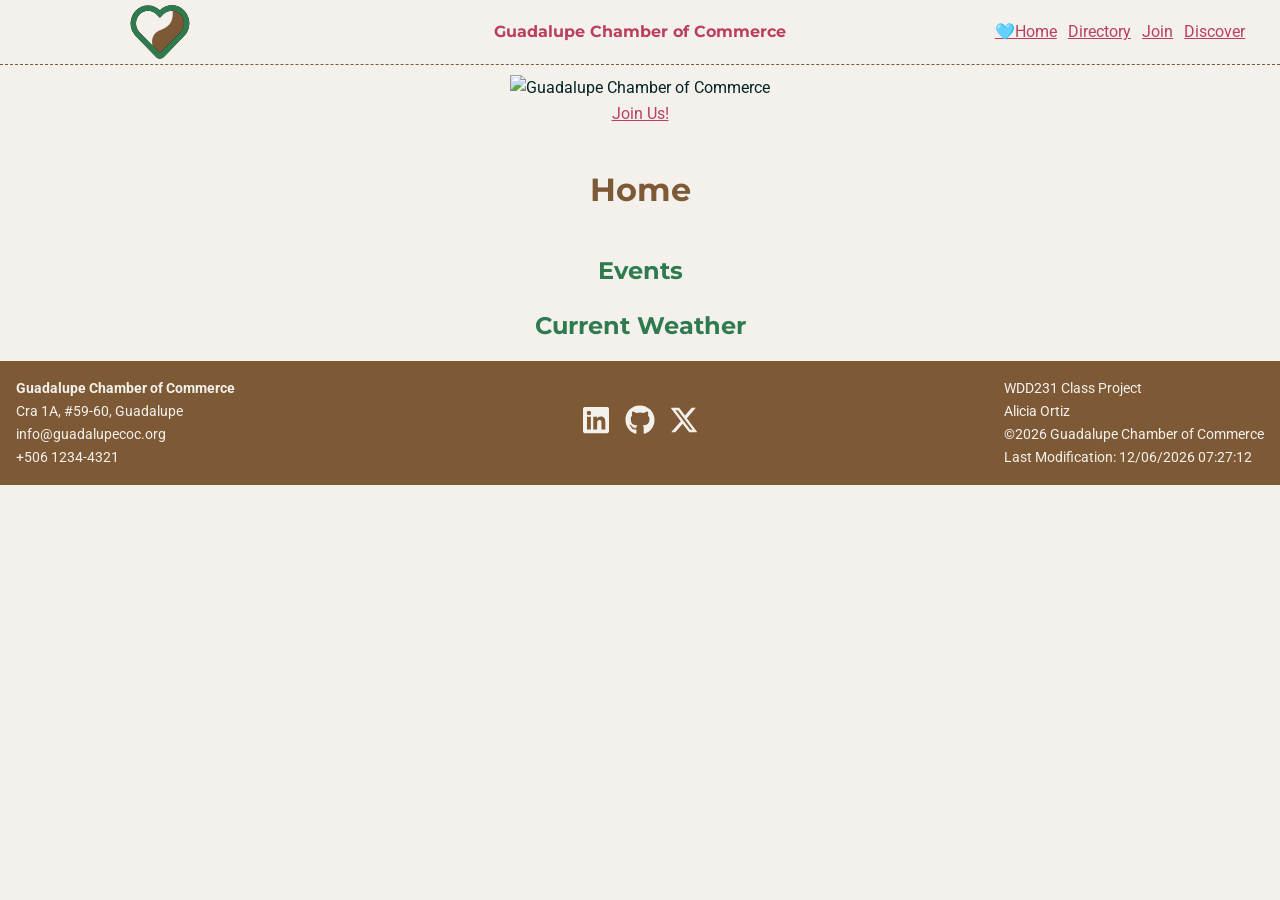
==== chamber/index.html @ 88209a84 "first steps" ====
<!DOCTYPE html>
<html lang="en">

<head>
    <meta charset="UTF-8">
    <meta name="author" content="Alicia Ortiz">
    <meta name="description"
        content="Community hub supporting women-owned businesses in Guadalupe, Costa Rica. Hosts networking opportunities, and encourages local shopping.">
    <meta name="viewport" content="width=device-width, initial-scale=1.0">
    <title>Home Page Guadalupe Chamber of Commerce</title>


    <meta property="og:title" content="Guadalupe Chamber of Chamber">
    <meta property="og:description"
        content="Community hub supporting women-owned businesses in Guadalupe. Hosts networking opportunities, and encourages local shopping.">
    <meta property="og:image" content="	https://aliciaortiza.github.io/wdd231/images/facebook-image.jpg">
    <meta property="og:url" content="https://aliciaortiza.github.io/wdd231/chamber/index.html">
    <meta property="og:type" content="website">
    <meta property="og:site_name" content="Guadalupe Chamber of Commerce">

    <link rel="stylesheet" href="styles/normalize.css">
    <link rel="stylesheet" href="styles/small.css">
    <link rel="stylesheet" href="styles/large.css">

    <script src="scripts/chamber.js" defer></script>

    <link rel="preconnect" href="https://fonts.googleapis.com">
    <link rel="preconnect" href="https://fonts.gstatic.com" crossorigin>
    <link
        href="https://fonts.googleapis.com/css2?family=Montserrat:ital,wght@0,100..900;1,100..900&family=Playfair:ital,opsz,wght@0,5..1200,300..900;1,5..1200,300..900&family=Roboto:ital,wght@0,100..900;1,100..900&display=swap"
        rel="stylesheet">

    <link rel="icon" href="images/favicon.ico">

</head>

<body>
    <header>
        <svg class="header-logo" viewBox="0 0 24 24" xmlns="http://www.w3.org/2000/svg"
            xmlns:xlink="http://www.w3.org/1999/xlink" fill="#000000">
            <g id="SVGRepo_bgCarrier" stroke-width="0"></g>
            <g id="SVGRepo_tracerCarrier" stroke-linecap="round" stroke-linejoin="round"></g>
            <g id="SVGRepo_iconCarrier">
                <defs>
                    <path id="heart-a"
                        d="M7.64648437,1.19311523 C8.33056641,5.30135091 6.96142578,7.94555664 3.5390625,9.12573242 C0.116699219,10.3059082 -0.801757813,12.9492188 0.783691406,17.0556641 L3,19.2653809 L12.5229492,9.54785156 C13.5050456,6.41617839 12.8082682,3.82950846 10.4326172,1.7878418 C8.8577474,0.574951172 7.92903646,0.376708984 7.64648437,1.19311523 Z">
                    </path>
                    <path id="heart-c"
                        d="M18.6707335,10.0469949 C20.4444204,8.20475335 20.4428931,5.22154308 18.6673208,3.38125356 C16.8917484,1.54096405 14.0134482,1.53938105 12.2359925,3.37771648 L10.9702069,4.68963823 L9.74663024,3.42106257 C7.97421677,1.58443498 5.10087015,1.58474944 3.32883095,3.42176494 C1.55679174,5.25878043 1.55709514,8.23685657 3.32950861,10.0734842 L10.9750473,18 L18.6707335,10.0469949 Z M9.53555048,19.3884699 L1.89036034,11.4623154 C-0.629744037,8.85090825 -0.630172509,4.64518565 1.88938959,2.03323745 C4.37655172,-0.545122756 8.39543397,-0.61732966 10.9687169,1.81730162 C13.5445576,-0.66312694 17.60123,-0.604129239 20.1066156,1.99257419 C22.6292352,4.60713978 22.6313904,8.81686087 20.1115002,11.434147 L12.4427074,19.3824584 C12.1544685,19.6812032 11.7964701,19.8704534 11.4198481,19.9502088 C10.7609371,20.0997637 10.0408904,19.9123813 9.53555048,19.3884699 Z">
                    </path>
                </defs>
                <g fill="none" fill-rule="evenodd" transform="translate(1 2)">
                    <g transform="translate(8)">
                        <mask id="heart-b" fill="#ffffff">
                            <use xlink:href="#heart-a"></use>
                        </mask>
                        <use fill="#D8D8D8" xlink:href="#heart-a"></use>
                        <g fill="#7d5936" mask="url(#heart-b)">
                            <rect width="24" height="24" transform="translate(-9 -2)"></rect>
                        </g>
                    </g>
                    <mask id="heart-d" fill="#ffffff">
                        <use xlink:href="#heart-c"></use>
                    </mask>
                    <use fill="#000000" fill-rule="nonzero" xlink:href="#heart-c"></use>
                    <g fill="#2f7b4f" mask="url(#heart-d)">
                        <rect width="24" height="24" transform="translate(-1 -2)"></rect>
                    </g>
                </g>
            </g>
        </svg>

        <h2 class="header-title">Guadalupe Chamber of Commerce</h2>

        <div class="header-nav">
            <nav id="nav-bar" class="header-nav">
                <button id="menu-toggle" class="hamburger" aria-label="Toggle menu"></button>

                <ul>
                    <li><a href="index.html">🩵Home</a></li>
                    <li><a href="directory.html">Directory</a></li>
                    <li><a href="join.html">Join</a></li>
                    <li><a href="discover.html">Discover</a></li>
                </ul>
            </nav>
        </div>


    </header>


    <main>
        <section class="hero-container">
            <div class="hero-image">
                <img src="images/hero" alt="Guadalupe Chamber of Commerce">
            </div>
            <div class="hero-call-action">
                <a href="join.html">Join Us!</a>
            </div>
        </section>

        <h1>Home</h1>

        <section class="events-container">
            <h2>Events</h2>

        </section>

        <section class="weather-section">
            <h2>Current Weather</h2>

        </section>

        <section class="companies-section">
            <h2></h2>

        </section>

    </main>


    <footer>

        <div class="footer-contact">
            <p class="title-footer">Guadalupe Chamber of Commerce</p>
            <p>Cra 1A, #59-60, Guadalupe</p>
            <p>info@guadalupecoc.org</p>
            <p>+506 1234-4321 </p>
        </div>

        <div class="footer-logos">
            <a href="https://linkedin.com" target="_blank" rel="noopener noreferrer">
                <img class="logo-linkedin" src="images/linkedin.svg" alt="LinkedIn"> </a>
            <a href="https://github.com" target="_blank" rel="noopener noreferrer">
                <img class="logo-github" src="images/github.svg" alt="GitHub">
            </a>
            <a href="https://x.com" target="_blank" rel="noopener noreferrer">
                <img class="logo-twitter" src="images/twitter.svg" alt="X">
            </a>
        </div>

        <div class="footer-content">
            <p>WDD231 Class Project</p>
            <p>Alicia Ortiz</p>
            <p>&copy;<span id="currentyear"></span> Guadalupe Chamber of Commerce</p>
            <p id="lastModified"></p>
        </div>
    </footer>
</body>

</html>
---- chamber/styles/small.css ----
/*-------GENERAL STYLE-------*/
:root {
    --color-primary: #7d5936;
    --color-secondary: #2f7b4f;
    --color-accent: #bb3e5c;
    --color-background: #F4F1EC;
    --color-special-background: #fffdf9;
    --color-text: #042524;

    --font-heading: 'Montserrat', sans-serif;
    --font-body: 'Roboto', sans-serif;
    --font-special: 'Playfair Display', serif;
}

body {
    margin: 0;
    padding: 0;
    background-color: var(--color-background);
    color: var(--color-text);
    font-family: var(--font-body);
    line-height: 1.6;
    text-align: center;
}

* {
    margin: 0;
    padding: 0;
    border: 0;
}

h1 {
    color: var(--color-primary);
}

h1,
h2 {
    font-family: var(--font-heading);
    text-align: center;
}

h2 {
    color: var(--color-secondary);
}

a {
    color: var(--color-accent);
}

main {
    display: grid;
    grid-template-columns: 1fr;
    gap: 1rem;
    margin: 0 5%;
    color: var(--color-text);
    grid-template-areas: "title" "about" "photo" "courses";
}

/*--------HEADER--------*/

header {
    display: grid;
    grid-template-columns: 1fr 2fr 1fr;
    align-items: center;
    text-align: center;
    justify-items: center;
    margin-bottom: 10px;
    border-bottom: 1px dashed var(--color-primary);

}

.header-title {
    color: #bb3e5c;
    font-size: 1rem;
}

.hamburger::before {
    content: "\2630";
    /* ☰ */
}

.hamburger.show::before {
    content: "\00D7";
    /* × */
}

.header-nav ul {
    display: none;
    flex-direction: column;
    gap: 1rem;
    list-style: none;
    padding: 0;

}

.header-nav.show ul {
    display: flex;
}

.header-logo {
    width: 20%;
}

/*--------HERO----------*/
.hero-title {
    grid-area: title;
    text-align: center;
    color: var(--color-primary);
}

/*-----MEMBERS DIRECTORY-----*/

.view-toggle button {
    background-color: var(--color-accent);
    color: var(--color-background);
    border: none;
    padding: 0.6rem 1.2rem;
    margin: 0.3rem;
    border-radius: 8px;
    font-size: 1rem;
    cursor: pointer;
    transition: all 0.3s ease;
}

.view-toggle button:hover {
    background-color: var(--color-accent-dark);
    transform: scale(1.05);
}

.view-toggle button.active {
    background-color: var(--color-special-background);
    color: var(--color-accent);
    border: 2px solid var(--color-accent);
}

#membersContainer.grid-view {
    display: grid;
    grid-template-columns: repeat(auto-fit, minmax(250px, 1fr));
    gap: 1rem;
}

#membersContainer.list-view {
    display: block;
}

.list-view .member-card img {
    display: none;
}

.member-card {
    border: 1px solid var(--color-accent);
    border-radius: 15px;
    padding: 1rem;
    background: var(--color-special-background);
    color: var(--color-text);
}

.member-card img {
    max-width: 90%;
    height: auto;
}

/*------FOOTER-----*/

footer {
    background-color: var(--color-primary);
    color: var(--color-background);
    padding: 1rem;
    font-size: 0.9rem;
}

.footer-contact{
    justify-items: left;
}

.title-footer {
    font-weight: bold;
}

.footer-content {
    display: grid;
    grid-template-columns: 2fr;
    justify-items: left;
}

.footer-content p {
    margin: 0;
    text-align: center;
}

.footer-logos {
    display: flex;
    justify-content:center;
    gap: 1rem;
    margin: 0.5rem;
}

.footer-logos img {
    height: 30px;
    width: auto;
    transition: transform 0.3s ease;
}

.footer-logos img:hover {
    transform: scale(1.1);
}
---- chamber/styles/large.css ----
@media (min-width: 768px) {
    #menu-toggle {
        display: none;
    }

    .header-nav ul {
        display: flex;
        flex-direction: row;
        gap: 0.7rem;
    }

    /* FOOTER */

    footer {
        display: grid;
        grid-template-columns: 1fr 1fr 1fr;
        align-items: center;
        text-align: left;
    }

    .footer-contact {
        grid-column: 1;
        justify-self: start;
    }

    .footer-logos {
        grid-column: 2;
        justify-self: center;
    }

    .footer-content {
        grid-column: 3;
        justify-self: end;
        text-align: right;
    }
}
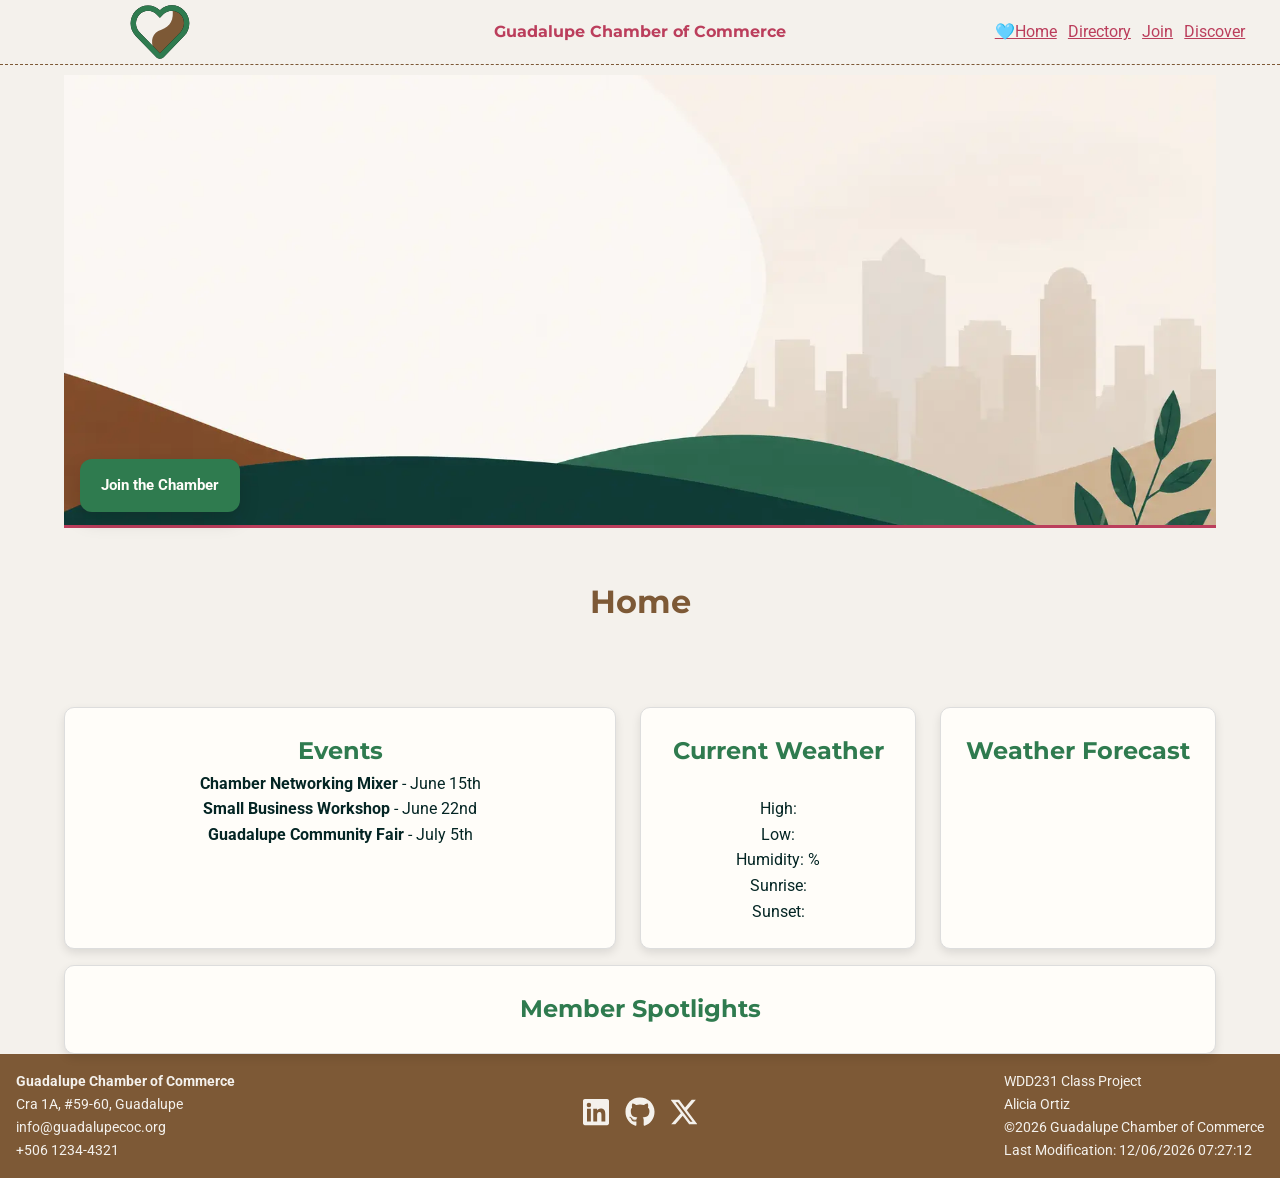
==== commit 2d64851e: "HELPPP" ====
--- a/chamber/index.html
+++ b/chamber/index.html
@@ -22,8 +22,6 @@
     <link rel="stylesheet" href="styles/small.css">
     <link rel="stylesheet" href="styles/large.css">
 
-    <script src="scripts/chamber.js" defer></script>
-
     <link rel="preconnect" href="https://fonts.googleapis.com">
     <link rel="preconnect" href="https://fonts.gstatic.com" crossorigin>
     <link
@@ -31,6 +29,8 @@
         rel="stylesheet">
 
     <link rel="icon" href="images/favicon.ico">
+
+    <script src="scripts/chamber.js" defer></script>
 
 </head>
 
@@ -90,31 +90,55 @@
 
 
     <main>
-        <section class="hero-container">
+        <section class="hero">
             <div class="hero-image">
-                <img src="images/hero" alt="Guadalupe Chamber of Commerce">
+                <img src="images/hero.webp" alt="Guadalupe Chamber of Commerce">
             </div>
+        
             <div class="hero-call-action">
-                <a href="join.html">Join Us!</a>
+                <a href="join.html">Join the Chamber</a>
             </div>
         </section>
 
-        <h1>Home</h1>
+        <h1 class="home-title">Home</h1>
 
-        <section class="events-container">
-            <h2>Events</h2>
-
+        <div class="top-grid-container">
+            <section class="events-card">
+                <h2>Events</h2>
+                <div id="events-content">
+                    <p><strong>Chamber Networking Mixer</strong> - June 15th</p>
+                    <p><strong>Small Business Workshop</strong> - June 22nd</p>
+                    <p><strong>Guadalupe Community Fair</strong> - July 5th</p>
+                </div>
+            </section>
+        
+            <section class="weather-current-card">
+                <h2>Current Weather</h2>
+                <div id="weather-info">
+                    <img id="weather-icon" src="" alt="">
+                    <p id="current-temp"></p>
+                    <p id="weather-desc" class="capitalize"></p>
+                    <hr>
+                    <p>High: <span id="high-temp"></span></p>
+                    <p>Low: <span id="low-temp"></span></p>
+                    <p>Humidity: <span id="humidity"></span>%</p>
+                    <p>Sunrise: <span id="sunrise"></span></p>
+                    <p>Sunset: <span id="sunset"></span></p>
+                </div>
+            </section>
+        
+            <section class="weather-forecast-card">
+                <h2>Weather Forecast</h2>
+                <div id="forecast-content">
+                </div>
+            </section>
+        </div>
+        
+        <section class="spotlights-container">
+            <h2>Member Spotlights</h2>
+            <div id="member-spotlights"></div>
         </section>
-
-        <section class="weather-section">
-            <h2>Current Weather</h2>
-
-        </section>
-
-        <section class="companies-section">
-            <h2></h2>
-
-        </section>
+        
 
     </main>
 
--- a/chamber/styles/small.css
+++ b/chamber/styles/small.css
@@ -105,6 +105,48 @@
     grid-area: title;
     text-align: center;
     color: var(--color-primary);
+}
+
+.hero {
+    position: relative;
+    width: 100%;
+}
+
+.hero-image img {
+    width: 100%;
+    height: 70vh;
+    object-fit: cover;
+    display: block;
+    border-bottom: 3px solid var(--color-accent);
+}
+
+/* CTA */
+.hero-call-action {
+    position: absolute;
+    bottom: 2rem;
+    left: 2rem;
+}
+
+.hero-call-action a {
+    display: inline-block;
+    background-color: var(--color-secondary);
+    color: var(--color-special-background);
+    text-decoration: none;
+    padding: 1rem 1.8rem;
+    border-radius: 12px;
+    font-weight: 700;
+    font-size: 1rem;
+    transition: all 0.3s ease;
+    box-shadow: 0 8px 20px rgba(0, 0, 0, 0.15);
+}
+
+.hero-call-action a:hover {
+    background-color: var(--color-primary);
+    transform: translateY(-2px);
+}
+
+.hero-call-action a {
+    backdrop-filter: blur(8px);
 }
 
 /*-----MEMBERS DIRECTORY-----*/
@@ -202,4 +244,57 @@
 
 .footer-logos img:hover {
     transform: scale(1.1);
+}
+
+/*------- MAIN LAYOUT GRID -------*/
+.top-grid-container {
+    display: grid;
+    grid-template-columns: 1fr;
+    gap: 1.5rem;
+    margin-top: 2rem;
+}
+
+.events-card,
+.weather-current-card,
+.weather-forecast-card,
+.spotlights-container {
+    background-color: var(--color-special-background);
+    padding: 1.5rem;
+    border-radius: 10px;
+    box-shadow: 0 4px 10px rgba(0, 0, 0, 0.1);
+    border: 1px solid #ddd;
+}
+
+/* Spotlights Grid */
+#spotlight-cards {
+    display: grid;
+    grid-template-columns: 1fr;
+    gap: 1.5rem;
+    margin-top: 1rem;
+}
+
+.spotlight-card {
+    border: 2px solid var(--color-secondary);
+    padding: 1rem;
+    border-radius: 8px;
+}
+
+.spotlight-card img {
+    max-width: 150px;
+    height: auto;
+    margin-bottom: 10px;
+}
+
+.membership-level {
+    font-weight: bold;
+    color: var(--color-accent);
+    text-transform: uppercase;
+}
+
+.capitalize {
+    text-transform: capitalize;
+}
+
+.home-title {
+    margin: 2rem 0;
 }
--- a/chamber/styles/large.css
+++ b/chamber/styles/large.css
@@ -8,6 +8,22 @@
         flex-direction: row;
         gap: 0.7rem;
     }
+
+    /*HERO*/
+    .hero-image img {
+        height: 50vh;
+    }
+
+    .hero-call-action {
+        bottom: 1rem;
+        left: 1rem;
+    }
+
+    .hero-call-action a {
+        padding: 0.9rem 1.3rem;
+        font-size: 0.95rem;
+    }
+        
 
     /* FOOTER */
 
@@ -33,4 +49,12 @@
         justify-self: end;
         text-align: right;
     }
+
+    .top-grid-container {
+        grid-template-columns: 2fr 1fr 1fr;
+    }
+    
+    #spotlight-cards {
+        grid-template-columns: repeat(3, 1fr);
+    }
 }
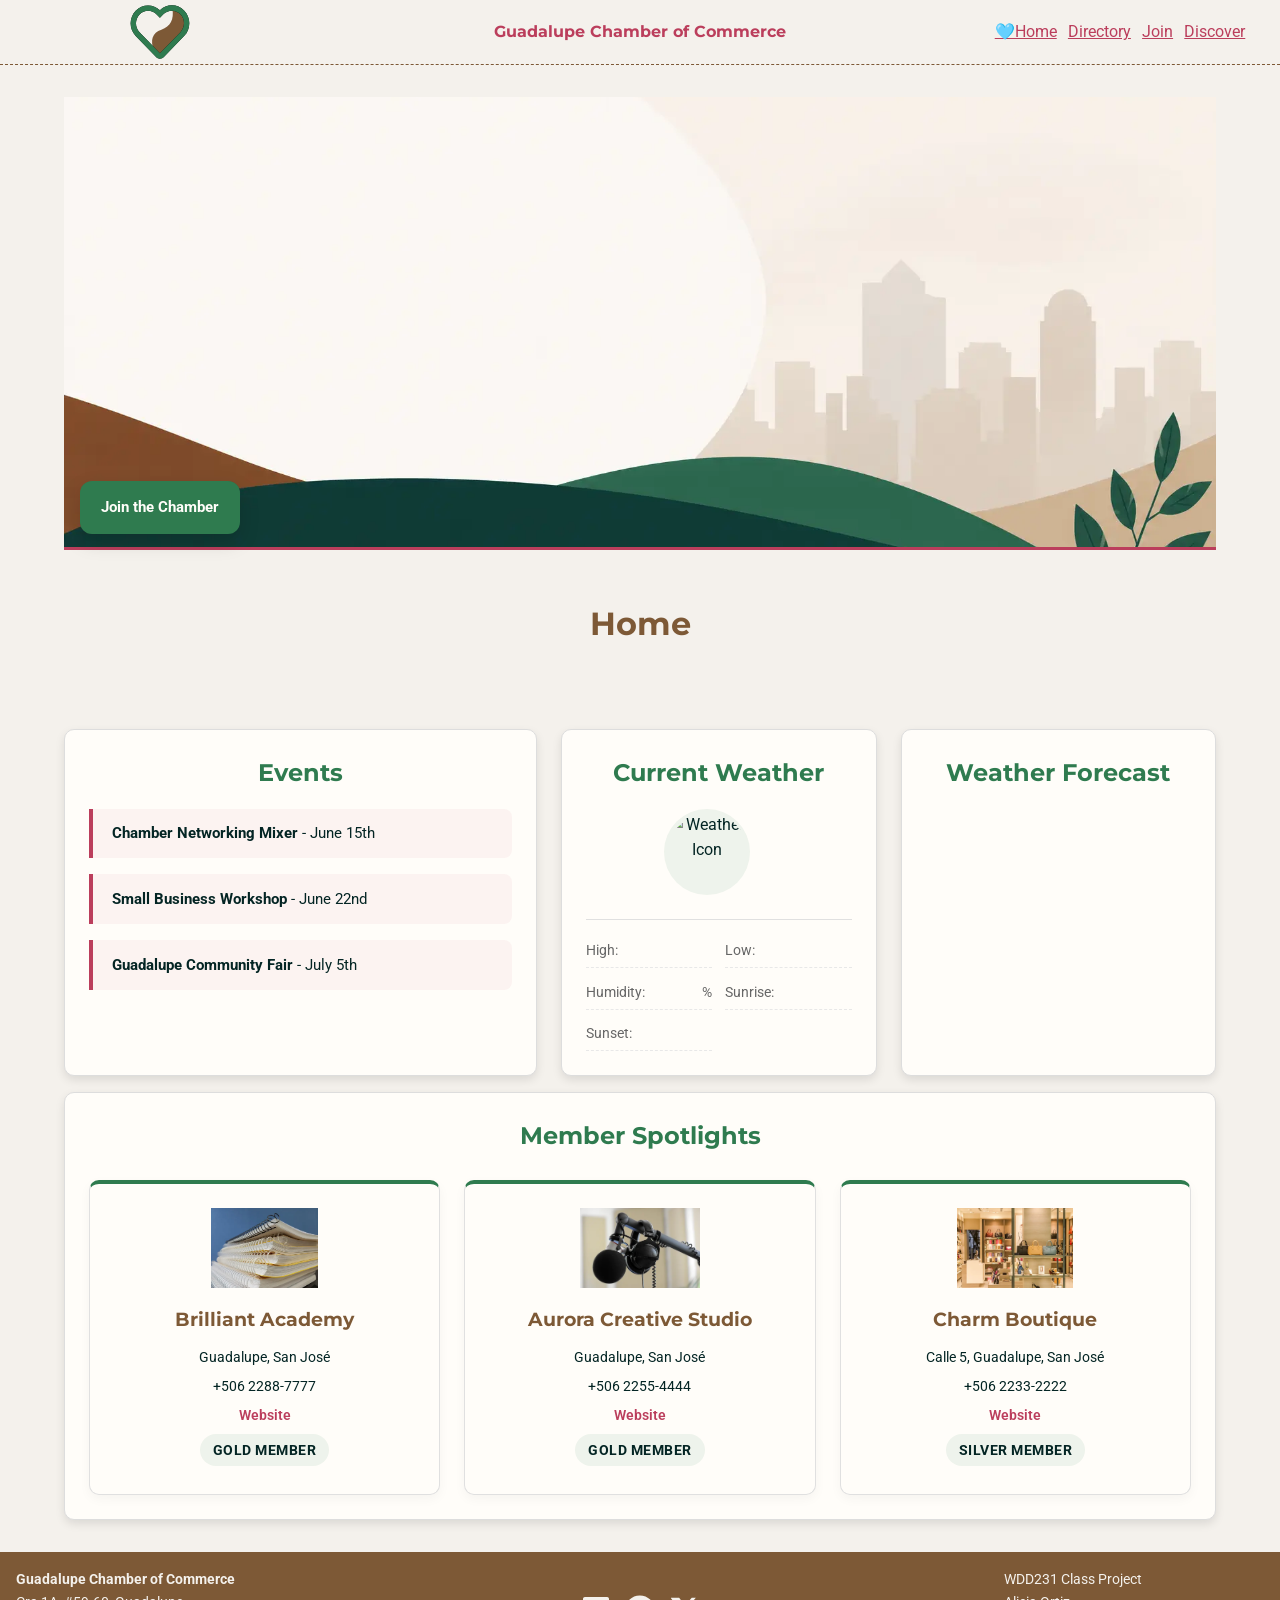
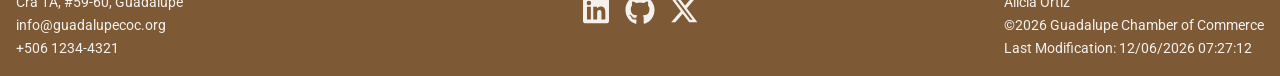
==== commit ad926156: "PRRRRFECT" ====
--- a/chamber/index.html
+++ b/chamber/index.html
@@ -112,26 +112,32 @@
                 </div>
             </section>
         
-            <section class="weather-current-card">
-                <h2>Current Weather</h2>
-                <div id="weather-info">
-                    <img id="weather-icon" src="" alt="">
-                    <p id="current-temp"></p>
-                    <p id="weather-desc" class="capitalize"></p>
-                    <hr>
-                    <p>High: <span id="high-temp"></span></p>
-                    <p>Low: <span id="low-temp"></span></p>
-                    <p>Humidity: <span id="humidity"></span>%</p>
-                    <p>Sunrise: <span id="sunrise"></span></p>
-                    <p>Sunset: <span id="sunset"></span></p>
+        <section class="weather-current-card">
+            <h2>Current Weather</h2>
+            <div id="weather-info">
+                <div class="weather-main">
+                    <img id="weather-icon" src="" alt="Weather Icon">
+                    <div class="temp-group">
+                        <p id="current-temp"></p>
+                        <p id="weather-desc" class="capitalize"></p>
+                    </div>
                 </div>
-            </section>
         
-            <section class="weather-forecast-card">
-                <h2>Weather Forecast</h2>
-                <div id="forecast-content">
+                <div class="weather-details">
+                    <p><span>High:</span> <strong id="high-temp"></strong></p>
+                    <p><span>Low:</span> <strong id="low-temp"></strong></p>
+                    <p><span>Humidity:</span> <span><strong id="humidity"></strong>%</span></p>
+                    <p><span>Sunrise:</span> <strong id="sunrise"></strong></p>
+                    <p><span>Sunset:</span> <strong id="sunset"></strong></p>
                 </div>
-            </section>
+            </div>
+        </section>
+        
+        <section class="weather-forecast-card">
+            <h2>Weather Forecast</h2>
+            <div id="forecast-content">
+            </div>
+        </section>
         </div>
         
         <section class="spotlights-container">
@@ -139,7 +145,6 @@
             <div id="member-spotlights"></div>
         </section>
         
-
     </main>
 
 
--- a/chamber/styles/small.css
+++ b/chamber/styles/small.css
@@ -47,12 +47,11 @@
 }
 
 main {
-    display: grid;
-    grid-template-columns: 1fr;
+    display: flex;
+    flex-direction: column;
     gap: 1rem;
-    margin: 0 5%;
+    margin: 2rem 5%;
     color: var(--color-text);
-    grid-template-areas: "title" "about" "photo" "courses";
 }
 
 /*--------HEADER--------*/
@@ -265,8 +264,100 @@
     border: 1px solid #ddd;
 }
 
+/* --- WEATHER --- */
+#weather-info {
+    display: flex;
+    flex-direction: column;
+    align-items: center;
+    gap: 1.5rem;
+    margin-top: 1rem;
+}
+
+.weather-main {
+    display: flex;
+    align-items: center;
+    justify-content: center;
+    gap: 1.5rem;
+    width: 100%;
+}
+
+#weather-icon {
+    width: 80px;
+    height: 80px;
+    background-color: rgba(47, 123, 79, 0.08);
+    border-radius: 50%;
+    padding: 0.2rem;
+}
+
+.temp-group {
+    text-align: left;
+}
+
+#current-temp {
+    font-size: 2.5rem;
+    font-weight: 800;
+    line-height: 1.1;
+    color: var(--color-primary);
+    margin: 0;
+}
+
+#weather-desc {
+    font-size: 1rem;
+    color: var(--color-secondary);
+    font-weight: 600;
+    margin: 0;
+}
+
+.weather-details {
+    width: 100%;
+    display: grid;
+    grid-template-columns: repeat(2, 1fr);
+    gap: 0.8rem;
+    border-top: 1px solid #e0e0e0;
+    padding-top: 1.2rem;
+    font-size: 0.9rem;
+}
+
+.weather-details p {
+    display: flex;
+    justify-content: space-between;
+    margin: 0;
+    border-bottom: 1px dashed #e8e8e8;
+    padding-bottom: 0.3rem;
+}
+
+.weather-details span {
+    color: #666;
+}
+
+/* --- WEATHER FORECAST --- */
+#forecast-content {
+    display: flex;
+    flex-direction: column;
+    gap: 0.8rem;
+    margin-top: 1rem;
+}
+
+.forecast-day {
+    display: flex;
+    justify-content: space-between;
+    align-items: center;
+    background-color: var(--color-background);
+    padding: 0.8rem 1.2rem;
+    border-radius: 8px;
+    border-left: 4px solid var(--color-secondary);
+}
+
+.forecast-day p {
+    margin: 0;
+    width: 100%;
+    display: flex;
+    justify-content: space-between;
+    font-size: 0.95rem;
+}
+
 /* Spotlights Grid */
-#spotlight-cards {
+#member-spotlights {
     display: grid;
     grid-template-columns: 1fr;
     gap: 1.5rem;
@@ -291,10 +382,98 @@
     text-transform: uppercase;
 }
 
+#member-spotlights {
+    display: grid;
+    grid-template-columns: 1fr;
+    gap: 1.5rem;
+    margin-top: 1.5rem;
+}
+
+.spotlight-card {
+    background-color: var(--color-special-background);
+    border: 1px solid #e0e0e0;
+    border-top: 4px solid var(--color-secondary);
+    padding: 1.5rem;
+    border-radius: 10px;
+    box-shadow: 0 4px 12px rgba(0, 0, 0, 0.04);
+    transition: transform 0.3s ease, box-shadow 0.3s ease;
+    display: flex;
+    flex-direction: column;
+    align-items: center;
+    text-align: center;
+}
+
+.spotlight-card:hover {
+    transform: translateY(-3px);
+    box-shadow: 0 8px 20px rgba(0, 0, 0, 0.08);
+}
+
+.spotlight-card img {
+    max-width: 120px;
+    height: 80px;
+    object-fit: contain;
+    margin-bottom: 1rem;
+}
+
+.spotlight-card h3 {
+    font-family: var(--font-heading);
+    color: var(--color-primary);
+    font-size: 1.2rem;
+    margin-bottom: 0.5rem;
+}
+
+.spotlight-card p {
+    margin: 0.2rem 0;
+    font-size: 0.9rem;
+    color: var(--color-text);
+}
+
+.spotlight-card a {
+    color: var(--color-accent);
+    text-decoration: none;
+    font-weight: 600;
+}
+
+.spotlight-card a:hover {
+    text-decoration: underline;
+}
+
+.membership-tag {
+    margin-top: auto;
+    padding: 0.3rem 0.8rem;
+    background-color: rgba(47, 123, 79, 0.08);
+    color: var(--color-secondary);
+    border-radius: 20px;
+    font-size: 0.8rem;
+    font-weight: bold;
+    text-transform: uppercase;
+    letter-spacing: 0.5px;
+}
+
 .capitalize {
     text-transform: capitalize;
 }
 
 .home-title {
     margin: 2rem 0;
-}+}
+
+/* --- EVENTS --- */
+#events-content {
+    display: flex;
+    flex-direction: column;
+    gap: 1rem;
+    text-align: left;
+    margin-top: 1rem;
+}
+
+#events-content p {
+    background-color: rgba(187, 62, 92, 0.05);
+    border-left: 4px solid var(--color-accent);
+    padding: 0.8rem 1.2rem;
+    border-radius: 0 8px 8px 0;
+    margin: 0;
+    font-size: 0.95rem;
+}
+
+/* --- SPOTLIGHTS */
--- a/chamber/styles/large.css
+++ b/chamber/styles/large.css
@@ -22,6 +22,26 @@
     .hero-call-action a {
         padding: 0.9rem 1.3rem;
         font-size: 0.95rem;
+    }
+
+    /*MAIN INDEX*/
+
+    .top-grid-container {
+        grid-template-columns: 2fr 1fr 1fr;
+    }
+    
+    #member-spotlights {
+        grid-template-columns: repeat(3, 1fr);
+    }
+    
+    .top-grid-container {
+        display: grid;
+        grid-template-columns: 1.5fr 1fr 1fr;
+        gap: 1.5rem;
+    }
+
+    #member-spotlights {
+        grid-template-columns: repeat(3, 1fr);
     }
         
 
@@ -49,12 +69,5 @@
         justify-self: end;
         text-align: right;
     }
-
-    .top-grid-container {
-        grid-template-columns: 2fr 1fr 1fr;
-    }
-    
-    #spotlight-cards {
-        grid-template-columns: repeat(3, 1fr);
-    }
+        
 }
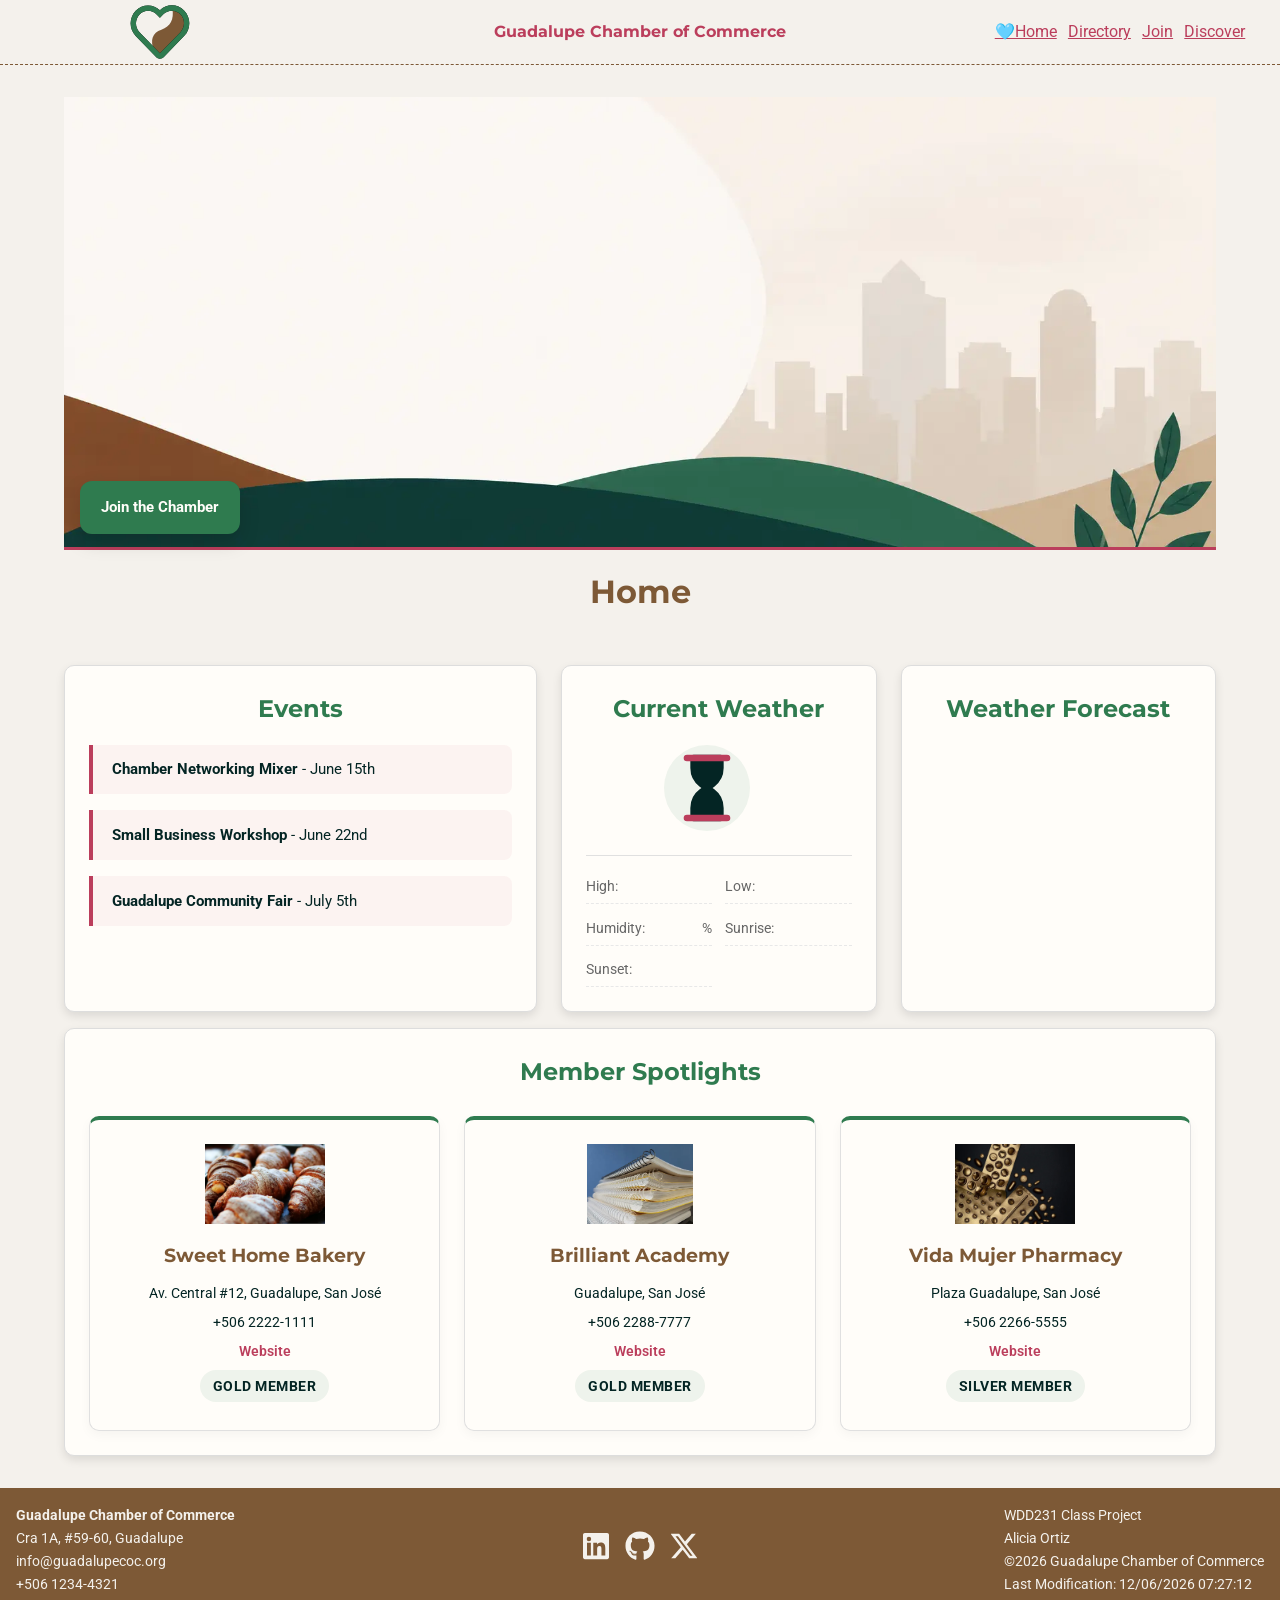
==== commit ed8820fd: "src empty" ====
--- a/chamber/index.html
+++ b/chamber/index.html
@@ -116,7 +116,7 @@
             <h2>Current Weather</h2>
             <div id="weather-info">
                 <div class="weather-main">
-                    <img id="weather-icon" src="" alt="Weather Icon">
+                    <img id="weather-icon" src="images/loading.svg" alt="Weather Icon">
                     <div class="temp-group">
                         <p id="current-temp"></p>
                         <p id="weather-desc" class="capitalize"></p>
--- a/chamber/styles/small.css
+++ b/chamber/styles/small.css
@@ -455,7 +455,7 @@
 }
 
 .home-title {
-    margin: 2rem 0;
+    margin: 0;
 }
 
 /* --- EVENTS --- */
